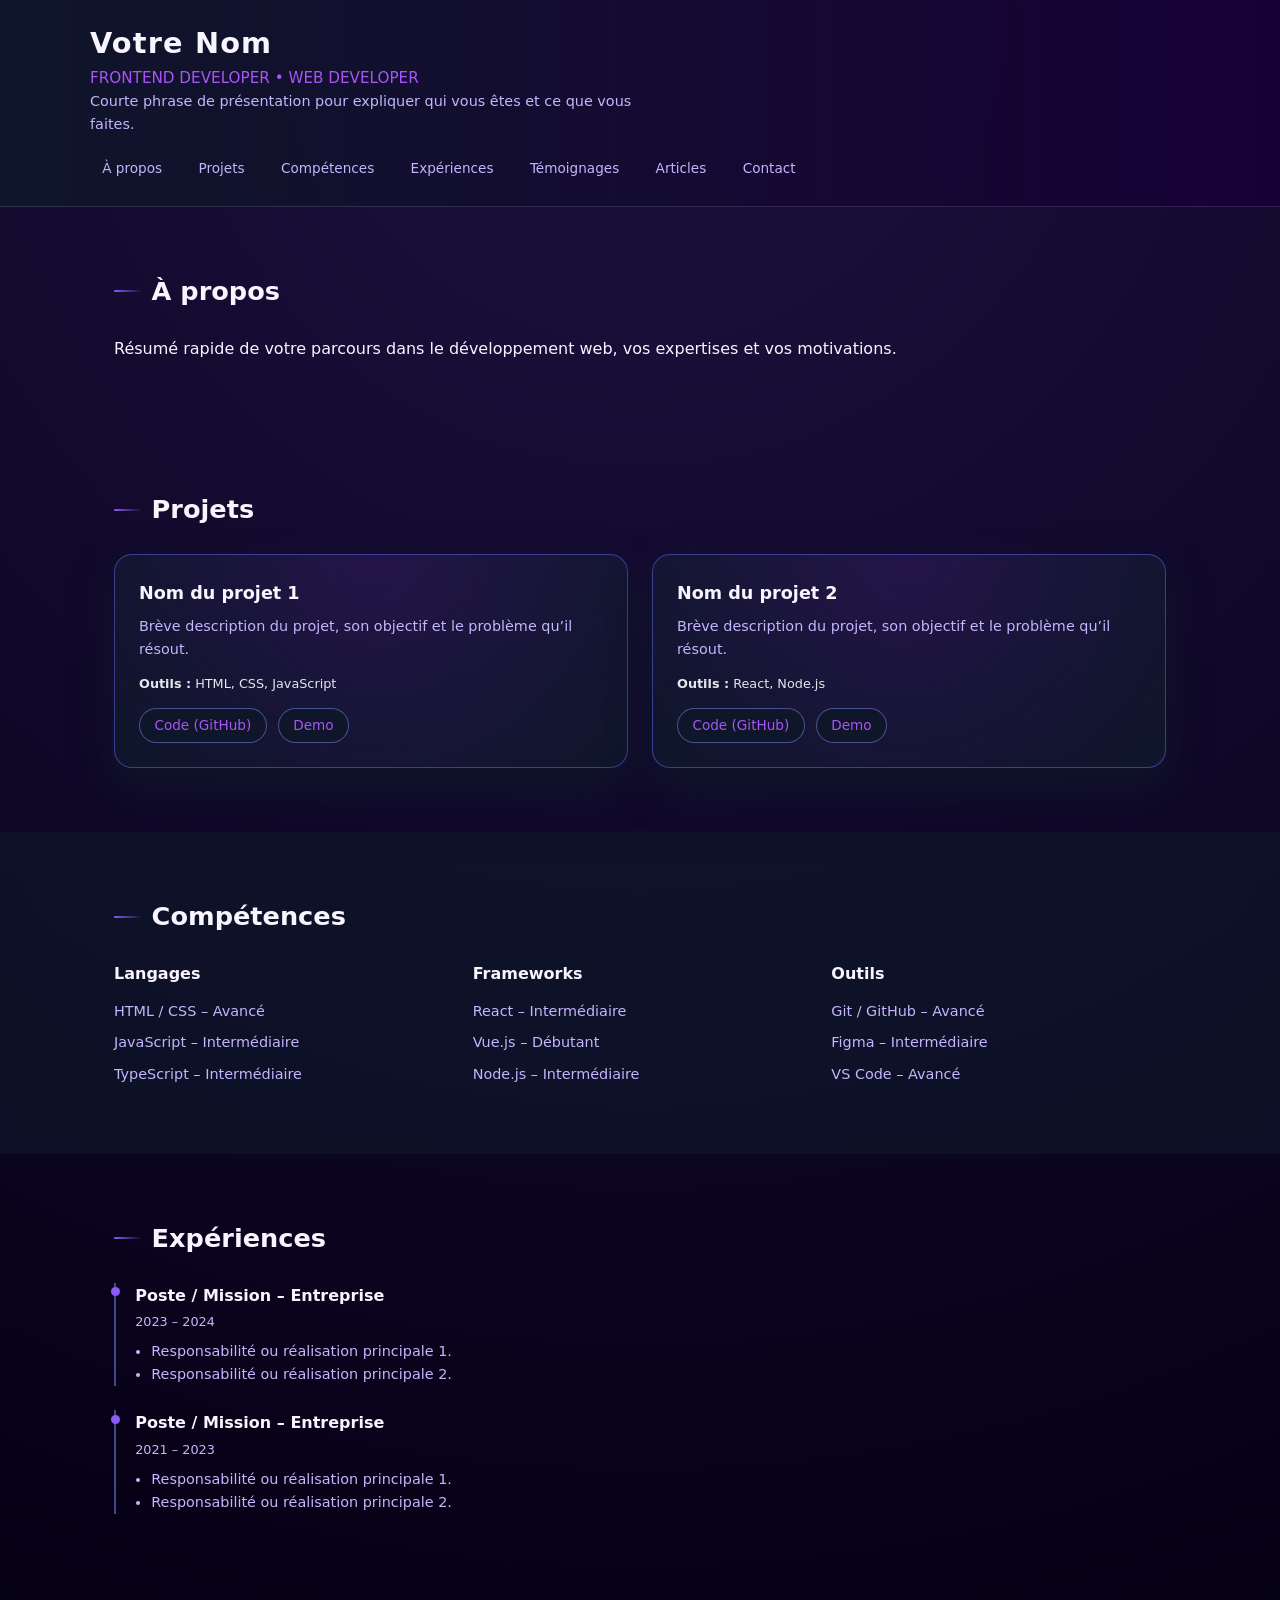
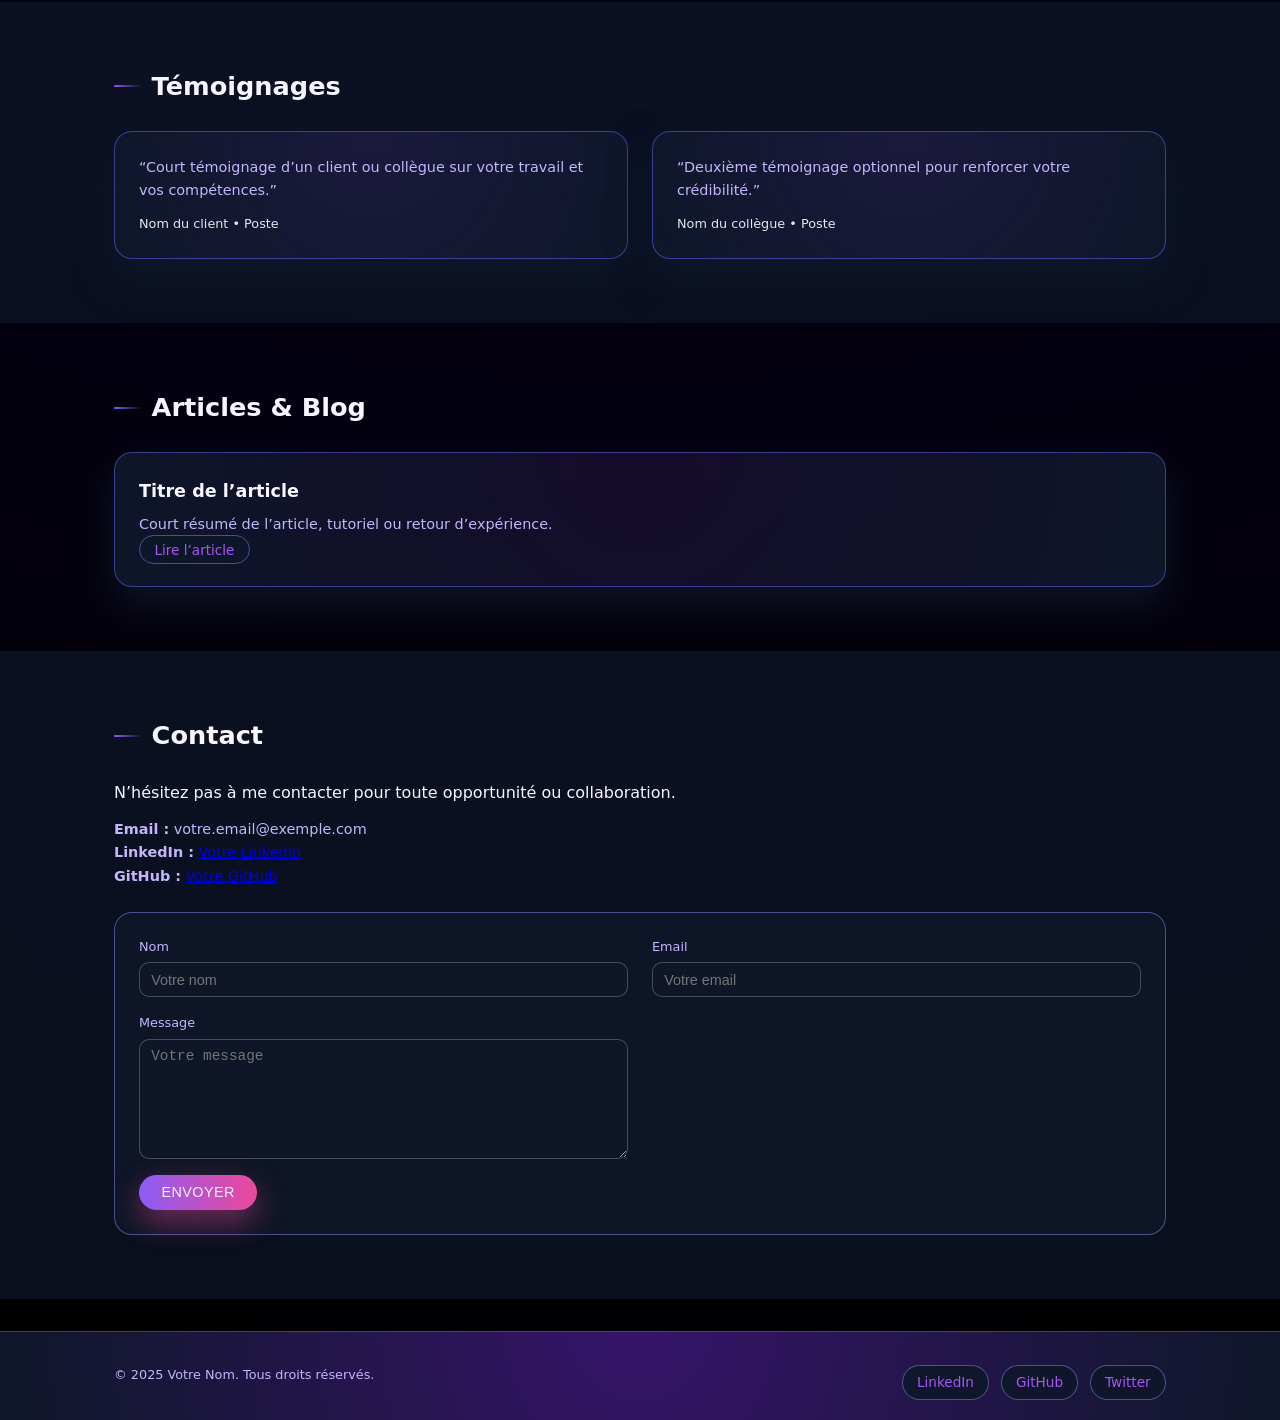
==== portfolio.html @ daf76724 "ajout .html .css" ====
<!DOCTYPE html>
<html lang="fr">
<head>
  <meta charset="UTF-8">
  <title>Portfolio - Votre Nom</title>
  <meta name="viewport" content="width=device-width, initial-scale=1.0">
  <link rel="stylesheet" href="style.css">
</head>
<body>
  <header class="header">
    <div class="container header-content">
      <div>
        <h1>Votre Nom</h1>
        <h2>Frontend Developer • Web Developer</h2>
        <p>Courte phrase de présentation pour expliquer qui vous êtes et ce que vous faites.</p>
      </div>
      <nav class="nav">
        <a href="#about">À propos</a>
        <a href="#projects">Projets</a>
        <a href="#skills">Compétences</a>
        <a href="#experience">Expériences</a>
        <a href="#testimonials">Témoignages</a>
        <a href="#blog">Articles</a>
        <a href="#contact">Contact</a>
      </nav>
    </div>
  </header>

  <main>
    <!-- A PROPOS -->
    <section id="about" class="section">
      <div class="container">
        <h3>À propos</h3>
        <p>
          Résumé rapide de votre parcours dans le développement web, vos expertises et vos motivations.
        </p>
      </div>
    </section>

    <!-- PROJETS -->
    <section id="projects" class="section">
      <div class="container">
        <h3>Projets</h3>

        <div class="grid">
          <article class="card">
            <h4>Nom du projet 1</h4>
            <p>Brève description du projet, son objectif et le problème qu’il résout.</p>
            <p class="meta"><strong>Outils :</strong> HTML, CSS, JavaScript</p>
            <div class="links">
              <a href="#" target="_blank">Code (GitHub)</a>
              <a href="#" target="_blank">Demo</a>
            </div>
          </article>

          <article class="card">
            <h4>Nom du projet 2</h4>
            <p>Brève description du projet, son objectif et le problème qu’il résout.</p>
            <p class="meta"><strong>Outils :</strong> React, Node.js</p>
            <div class="links">
              <a href="#" target="_blank">Code (GitHub)</a>
              <a href="#" target="_blank">Demo</a>
            </div>
          </article>
        </div>
      </div>
    </section>

    <!-- COMPÉTENCES -->
    <section id="skills" class="section section-alt">
      <div class="container">
        <h3>Compétences</h3>
        <div class="skills-grid">
          <div>
            <h4>Langages</h4>
            <ul>
              <li>HTML / CSS – Avancé</li>
              <li>JavaScript – Intermédiaire</li>
              <li>TypeScript – Intermédiaire</li>
            </ul>
          </div>
          <div>
            <h4>Frameworks</h4>
            <ul>
              <li>React – Intermédiaire</li>
              <li>Vue.js – Débutant</li>
              <li>Node.js – Intermédiaire</li>
            </ul>
          </div>
          <div>
            <h4>Outils</h4>
            <ul>
              <li>Git / GitHub – Avancé</li>
              <li>Figma – Intermédiaire</li>
              <li>VS Code – Avancé</li>
            </ul>
          </div>
        </div>
      </div>
    </section>

    <!-- EXPERIENCES -->
    <section id="experience" class="section">
      <div class="container">
        <h3>Expériences</h3>

        <div class="timeline-item">
          <h4>Poste / Mission – Entreprise</h4>
          <span class="timeline-date">2023 – 2024</span>
          <ul>
            <li>Responsabilité ou réalisation principale 1.</li>
            <li>Responsabilité ou réalisation principale 2.</li>
          </ul>
        </div>

        <div class="timeline-item">
          <h4>Poste / Mission – Entreprise</h4>
          <span class="timeline-date">2021 – 2023</span>
          <ul>
            <li>Responsabilité ou réalisation principale 1.</li>
            <li>Responsabilité ou réalisation principale 2.</li>
          </ul>
        </div>
      </div>
    </section>

    <!-- TEMOIGNAGES (OPTIONNEL) -->
    <section id="testimonials" class="section section-alt">
      <div class="container">
        <h3>Témoignages</h3>
        <div class="grid">
          <article class="card">
            <p>“Court témoignage d’un client ou collègue sur votre travail et vos compétences.”</p>
            <p class="meta">Nom du client • Poste</p>
          </article>
          <article class="card">
            <p>“Deuxième témoignage optionnel pour renforcer votre crédibilité.”</p>
            <p class="meta">Nom du collègue • Poste</p>
          </article>
        </div>
      </div>
    </section>

    <!-- ARTICLES / BLOG (OPTIONNEL) -->
    <section id="blog" class="section">
      <div class="container">
        <h3>Articles & Blog</h3>
        <div class="grid">
          <article class="card">
            <h4>Titre de l’article</h4>
            <p>Court résumé de l’article, tutoriel ou retour d’expérience.</p>
            <a href="#" class="link" target="_blank">Lire l’article</a>
          </article>
        </div>
      </div>
    </section>

    <!-- CONTACT -->
    <section id="contact" class="section section-alt">
      <div class="container">
        <h3>Contact</h3>
        <p>N’hésitez pas à me contacter pour toute opportunité ou collaboration.</p>
        <ul class="contact-list">
          <li><strong>Email :</strong> votre.email@exemple.com</li>
          <li><strong>LinkedIn :</strong> <a href="#" target="_blank">Votre LinkedIn</a></li>
          <li><strong>GitHub :</strong> <a href="#" target="_blank">Votre GitHub</a></li>
        </ul>
        <!-- Formulaire simple optionnel -->
        <form class="contact-form">
          <div class="form-group">
            <label for="name">Nom</label>
            <input id="name" type="text" placeholder="Votre nom">
          </div>
          <div class="form-group">
            <label for="email">Email</label>
            <input id="email" type="email" placeholder="Votre email">
          </div>
          <div class="form-group">
            <label for="message">Message</label>
            <textarea id="message" rows="4" placeholder="Votre message"></textarea>
          </div>
          <button type="submit">Envoyer</button>
        </form>
      </div>
    </section>
  </main>

  <footer class="footer">
    <div class="container footer-content">
      <p>© 2025 Votre Nom. Tous droits réservés.</p>
      <div class="footer-links">
        <a href="#">LinkedIn</a>
        <a href="#">GitHub</a>
        <a href="#">Twitter</a>
      </div>
    </div>
  </footer>
</body>
</html>
---- style.css ----
/* Reset simple */
*,
*::before,
*::after {
  box-sizing: border-box;
  margin: 0;
  padding: 0;
}

:root {
  --bg: #070415;
  --bg-alt: #100725;
  --card-bg: #140a33;
  --primary: #8b5cf6;   /* violet principal */
  --primary-soft: #a855f7;
  --text: #f9f5ff;
  --text-muted: #c4b5fd;
  --border: #312e81;
  --shadow-soft: 0 18px 40px rgba(15, 23, 42, 0.9);
  --radius-lg: 18px;
  --radius-md: 10px;
  --transition: 0.25s ease;
  --font-main: system-ui, -apple-system, BlinkMacSystemFont, "Segoe UI", sans-serif;
}

html, body {
  background: radial-gradient(circle at top, #1d1140 0, #050014 55%, #000 100%);
  color: var(--text);
  font-family: var(--font-main);
  line-height: 1.6;
  scroll-behavior: smooth;
}

/* Layout utilitaires */

.container {
  width: 100%;
  max-width: 1100px;
  margin: 0 auto;
  padding: 0 1.5rem;
}

.section {
  padding: 4rem 0;
}

.section-alt {
  background: rgba(15, 23, 42, 0.7);
  backdrop-filter: blur(14px);
}

/* Header */

.header {
  position: sticky;
  top: 0;
  z-index: 20;
  backdrop-filter: blur(18px);
  background: linear-gradient(to right, rgba(15, 23, 42, 0.95), rgba(24, 0, 55, 0.95));
  border-bottom: 1px solid rgba(148, 163, 184, 0.2);
}

.header-content {
  display: flex;
  flex-wrap: wrap;
  align-items: center;
  justify-content: space-between;
  padding: 1.25rem 0;
  gap: 1rem;
}

.header h1 {
  font-size: 1.8rem;
  letter-spacing: 0.04em;
}

.header h2 {
  font-size: 0.95rem;
  font-weight: 500;
  color: var(--primary-soft);
  text-transform: uppercase;
}

.header p {
  font-size: 0.9rem;
  color: var(--text-muted);
  max-width: 34rem;
}

/* Navigation */

.nav {
  display: flex;
  flex-wrap: wrap;
  gap: 0.75rem;
  font-size: 0.85rem;
}

.nav a {
  color: var(--text-muted);
  padding: 0.3rem 0.7rem;
  border-radius: 999px;
  border: 1px solid transparent;
  text-decoration: none;
  transition: var(--transition);
}

.nav a:hover {
  color: var(--text);
  border-color: var(--primary);
  background: rgba(139, 92, 246, 0.08);
}

/* Titres de section */

.section h3 {
  font-size: 1.6rem;
  margin-bottom: 1.5rem;
  position: relative;
  display: inline-flex;
  align-items: center;
  gap: 0.6rem;
}

.section h3::before {
  content: "";
  width: 28px;
  height: 2px;
  border-radius: 999px;
  background: linear-gradient(90deg, var(--primary), transparent);
}

/* Grille cartes */

.grid {
  display: grid;
  grid-template-columns: repeat(auto-fit, minmax(260px, 1fr));
  gap: 1.5rem;
}

.card {
  background: radial-gradient(circle at top, rgba(139, 92, 246, 0.13), rgba(15, 23, 42, 0.95));
  border-radius: var(--radius-lg);
  border: 1px solid rgba(76, 81, 191, 0.7);
  padding: 1.5rem;
  box-shadow: var(--shadow-soft);
  position: relative;
  overflow: hidden;
  transition: transform var(--transition), box-shadow var(--transition), border-color var(--transition);
}

.card::after {
  content: "";
  position: absolute;
  inset: -40%;
  background: radial-gradient(circle at top, rgba(168, 85, 247, 0.12), transparent 60%);
  opacity: 0;
  transition: opacity var(--transition);
}

.card:hover {
  transform: translateY(-6px);
  box-shadow: 0 25px 55px rgba(15, 23, 42, 0.95);
  border-color: rgba(196, 181, 253, 0.8);
}

.card:hover::after {
  opacity: 1;
}

.card h4 {
  margin-bottom: 0.5rem;
  font-size: 1.1rem;
}

.card p {
  font-size: 0.9rem;
  color: var(--text-muted);
}

.card .meta {
  margin-top: 0.75rem;
  font-size: 0.8rem;
  color: #e5e7eb;
}

/* Liens */

.links,
.footer-links {
  display: flex;
  flex-wrap: wrap;
  gap: 0.7rem;
  margin-top: 0.9rem;
}

.links a,
.footer-links a,
.link {
  font-size: 0.85rem;
  text-decoration: none;
  color: var(--primary-soft);
  border-radius: 999px;
  padding: 0.35rem 0.9rem;
  border: 1px solid rgba(129, 140, 248, 0.5);
  background: rgba(15, 23, 42, 0.9);
  transition: var(--transition);
}

.links a:hover,
.footer-links a:hover,
.link:hover {
  background: linear-gradient(90deg, rgba(139, 92, 246, 0.9), rgba(236, 72, 153, 0.9));
  border-color: transparent;
  color: #fdf2ff;
}

/* Compétences */

.skills-grid {
  display: grid;
  grid-template-columns: repeat(auto-fit, minmax(200px, 1fr));
  gap: 1.5rem;
}

.skills-grid h4 {
  margin-bottom: 0.6rem;
  font-size: 1rem;
}

.skills-grid ul {
  list-style: none;
}

.skills-grid li {
  font-size: 0.9rem;
  color: var(--text-muted);
  padding: 0.25rem 0;
}

/* Timeline expériences */

.timeline-item {
  margin-bottom: 1.5rem;
  padding-left: 1.2rem;
  border-left: 2px solid rgba(129, 140, 248, 0.5);
  position: relative;
}

.timeline-item::before {
  content: "";
  width: 9px;
  height: 9px;
  border-radius: 999px;
  background: var(--primary);
  position: absolute;
  left: -5px;
  top: 0.3rem;
}

.timeline-item h4 {
  font-size: 1rem;
}

.timeline-date {
  font-size: 0.8rem;
  color: var(--text-muted);
}

.timeline-item ul {
  margin-top: 0.4rem;
  padding-left: 1rem;
}

.timeline-item li {
  font-size: 0.9rem;
  color: var(--text-muted);
}

/* Contact */

.contact-list {
  list-style: none;
  margin: 0.8rem 0 1.5rem;
}

.contact-list li {
  font-size: 0.9rem;
  color: var(--text-muted);
}

/* Formulaire */

.contact-form {
  display: grid;
  grid-template-columns: 1fr 1fr;
  gap: 1rem 1.5rem;
  background: rgba(15, 23, 42, 0.8);
  border-radius: var(--radius-lg);
  border: 1px solid rgba(129, 140, 248, 0.5);
  padding: 1.5rem;
}

.contact-form .form-group {
  display: flex;
  flex-direction: column;
  gap: 0.3rem;
}

.contact-form label {
  font-size: 0.8rem;
  color: var(--text-muted);
}

.contact-form input,
.contact-form textarea {
  background: rgba(15, 23, 42, 0.9);
  border-radius: var(--radius-md);
  border: 1px solid rgba(75, 85, 99, 0.9);
  color: var(--text);
  font-size: 0.9rem;
  padding: 0.55rem 0.7rem;
  outline: none;
  transition: border-color var(--transition), box-shadow var(--transition), background var(--transition);
}

.contact-form input:focus,
.contact-form textarea:focus {
  border-color: var(--primary);
  box-shadow: 0 0 0 1px rgba(139, 92, 246, 0.5);
  background: rgba(15, 23, 42, 1);
}

.contact-form textarea {
  grid-column: 1 / -1;
  resize: vertical;
  min-height: 120px;
}

.contact-form button {
  grid-column: 1 / -1;
  justify-self: flex-start;
  padding: 0.6rem 1.4rem;
  border-radius: 999px;
  border: none;
  cursor: pointer;
  font-size: 0.9rem;
  font-weight: 500;
  letter-spacing: 0.03em;
  text-transform: uppercase;
  background: linear-gradient(90deg, #8b5cf6, #ec4899);
  color: #fdf2ff;
  box-shadow: 0 12px 30px rgba(236, 72, 153, 0.45);
  transition: transform var(--transition), box-shadow var(--transition), opacity var(--transition);
}

.contact-form button:hover {
  transform: translateY(-1px);
  box-shadow: 0 18px 45px rgba(236, 72, 153, 0.55);
}

.contact-form button:active {
  transform: translateY(0);
  box-shadow: 0 10px 24px rgba(236, 72, 153, 0.4);
  opacity: 0.94;
}

/* Footer */

.footer {
  border-top: 1px solid rgba(148, 163, 184, 0.3);
  background: radial-gradient(circle at top, rgba(76, 29, 149, 0.7), rgba(15, 23, 42, 0.98));
  padding: 1.2rem 0;
  margin-top: 2rem;
}

.footer-content {
  display: flex;
  flex-wrap: wrap;
  align-items: center;
  justify-content: space-between;
  gap: 0.7rem;
}

.footer p {
  font-size: 0.8rem;
  color: var(--text-muted);
}

/* Responsif */

@media (max-width: 768px) {
  .header-content {
    align-items: flex-start;
  }

  .nav {
    width: 100%;
    justify-content: flex-start;
  }

  .contact-form {
    grid-template-columns: 1fr;
  }
}
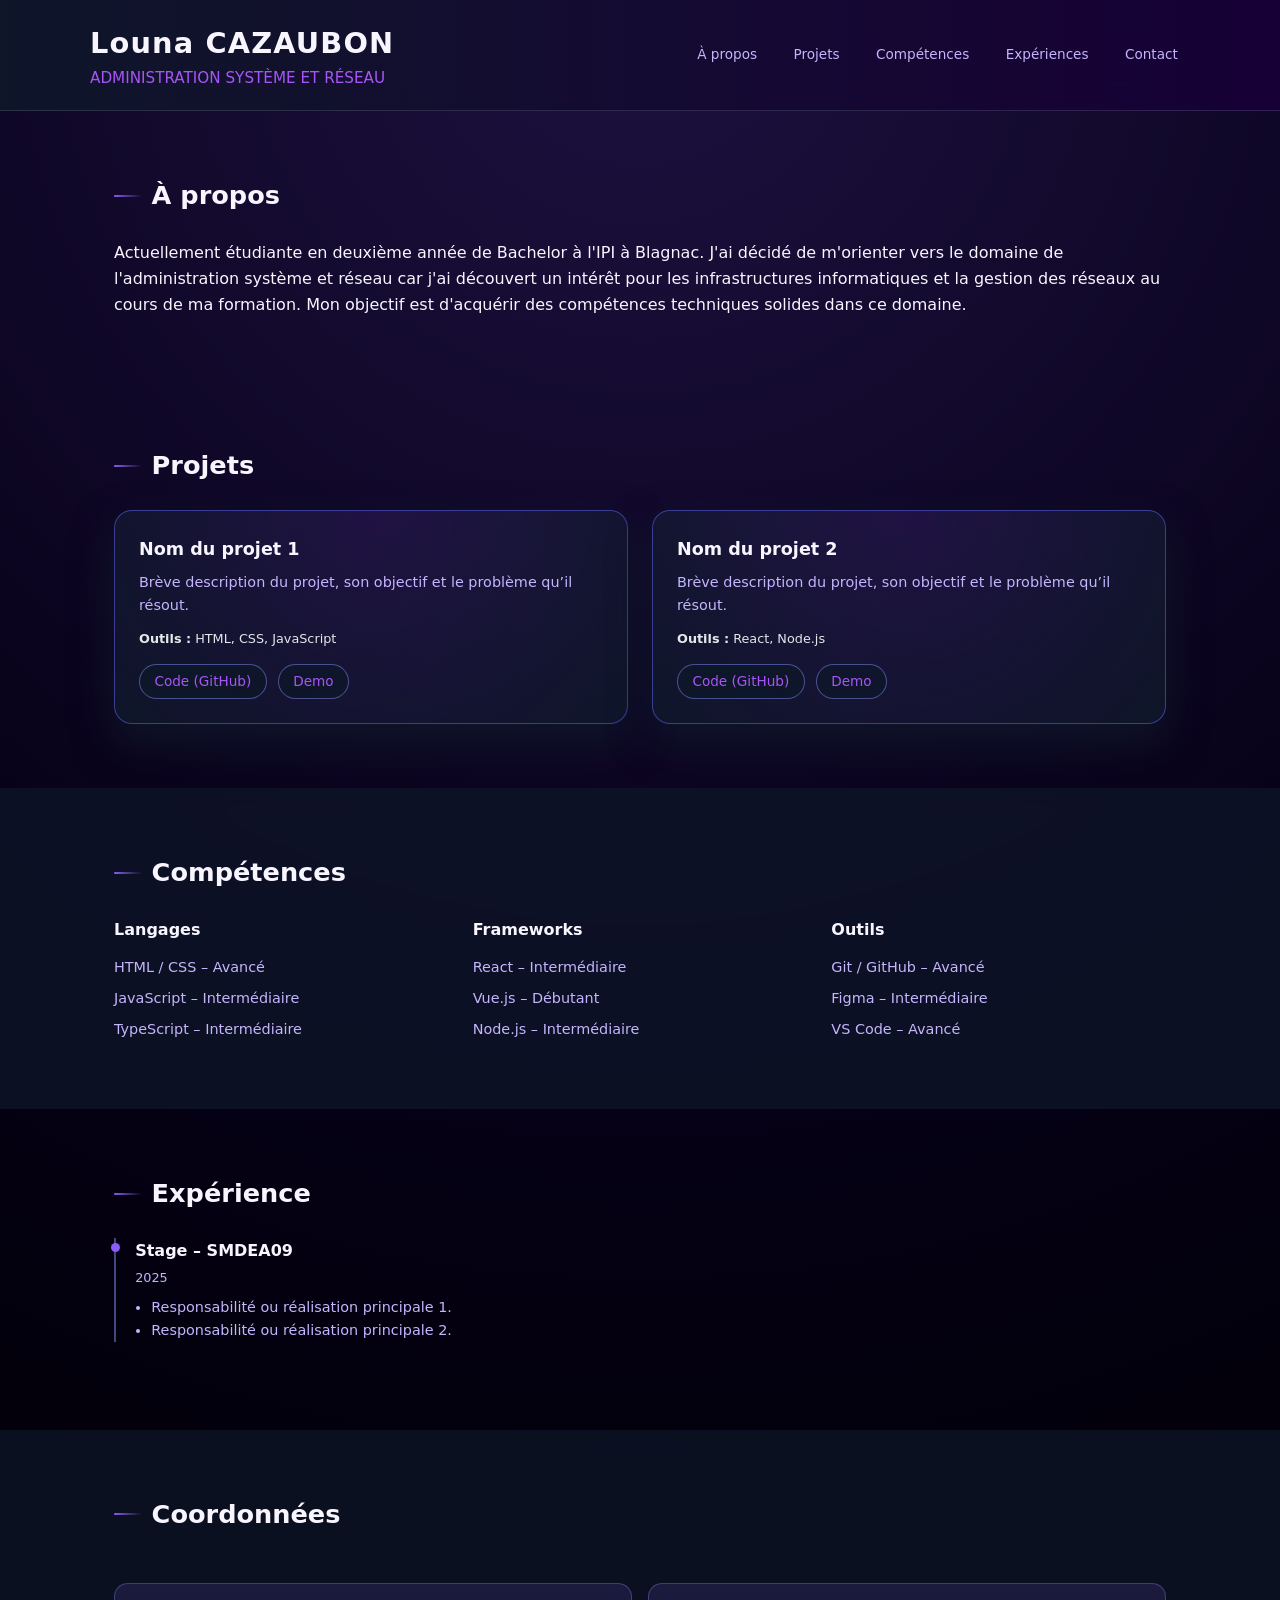
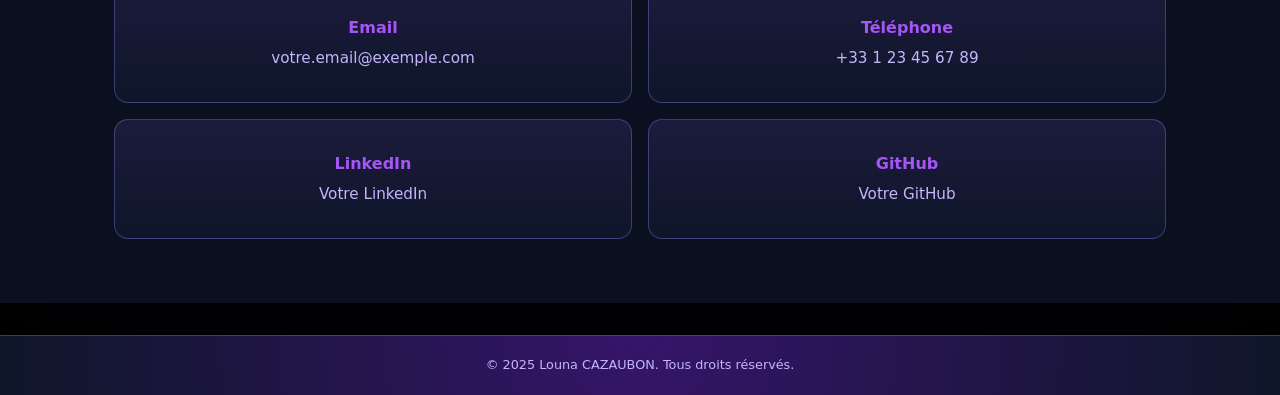
==== commit 282e554e: "MAJ1" ====
--- a/portfolio.html
+++ b/portfolio.html
@@ -2,7 +2,7 @@
 <html lang="fr">
 <head>
   <meta charset="UTF-8">
-  <title>Portfolio - Votre Nom</title>
+  <title>Portfolio - Louna CAZAUBON</title>
   <meta name="viewport" content="width=device-width, initial-scale=1.0">
   <link rel="stylesheet" href="style.css">
 </head>
@@ -10,17 +10,14 @@
   <header class="header">
     <div class="container header-content">
       <div>
-        <h1>Votre Nom</h1>
-        <h2>Frontend Developer • Web Developer</h2>
-        <p>Courte phrase de présentation pour expliquer qui vous êtes et ce que vous faites.</p>
+        <h1>Louna CAZAUBON</h1>
+        <h2>Administration Système et Réseau</h2>
       </div>
       <nav class="nav">
         <a href="#about">À propos</a>
         <a href="#projects">Projets</a>
         <a href="#skills">Compétences</a>
         <a href="#experience">Expériences</a>
-        <a href="#testimonials">Témoignages</a>
-        <a href="#blog">Articles</a>
         <a href="#contact">Contact</a>
       </nav>
     </div>
@@ -32,7 +29,9 @@
       <div class="container">
         <h3>À propos</h3>
         <p>
-          Résumé rapide de votre parcours dans le développement web, vos expertises et vos motivations.
+          Actuellement étudiante en deuxième année de Bachelor à l'IPI à Blagnac. 
+          J'ai décidé de m'orienter vers le domaine de l'administration système et réseau car j'ai découvert un intérêt pour les infrastructures informatiques et la gestion des réseaux au cours de ma formation. 
+          Mon objectif est d'acquérir des compétences techniques solides dans ce domaine.
         </p>
       </div>
     </section>
@@ -102,20 +101,11 @@
     <!-- EXPERIENCES -->
     <section id="experience" class="section">
       <div class="container">
-        <h3>Expériences</h3>
+        <h3>Expérience</h3>
 
         <div class="timeline-item">
-          <h4>Poste / Mission – Entreprise</h4>
-          <span class="timeline-date">2023 – 2024</span>
-          <ul>
-            <li>Responsabilité ou réalisation principale 1.</li>
-            <li>Responsabilité ou réalisation principale 2.</li>
-          </ul>
-        </div>
-
-        <div class="timeline-item">
-          <h4>Poste / Mission – Entreprise</h4>
-          <span class="timeline-date">2021 – 2023</span>
+          <h4>Stage – SMDEA09</h4>
+          <span class="timeline-date">2025</span>
           <ul>
             <li>Responsabilité ou réalisation principale 1.</li>
             <li>Responsabilité ou réalisation principale 2.</li>
@@ -124,76 +114,41 @@
       </div>
     </section>
 
-    <!-- TEMOIGNAGES (OPTIONNEL) -->
-    <section id="testimonials" class="section section-alt">
-      <div class="container">
-        <h3>Témoignages</h3>
-        <div class="grid">
-          <article class="card">
-            <p>“Court témoignage d’un client ou collègue sur votre travail et vos compétences.”</p>
-            <p class="meta">Nom du client • Poste</p>
-          </article>
-          <article class="card">
-            <p>“Deuxième témoignage optionnel pour renforcer votre crédibilité.”</p>
-            <p class="meta">Nom du collègue • Poste</p>
-          </article>
-        </div>
-      </div>
-    </section>
-
-    <!-- ARTICLES / BLOG (OPTIONNEL) -->
-    <section id="blog" class="section">
-      <div class="container">
-        <h3>Articles & Blog</h3>
-        <div class="grid">
-          <article class="card">
-            <h4>Titre de l’article</h4>
-            <p>Court résumé de l’article, tutoriel ou retour d’expérience.</p>
-            <a href="#" class="link" target="_blank">Lire l’article</a>
-          </article>
-        </div>
-      </div>
-    </section>
-
     <!-- CONTACT -->
     <section id="contact" class="section section-alt">
       <div class="container">
-        <h3>Contact</h3>
-        <p>N’hésitez pas à me contacter pour toute opportunité ou collaboration.</p>
-        <ul class="contact-list">
-          <li><strong>Email :</strong> votre.email@exemple.com</li>
-          <li><strong>LinkedIn :</strong> <a href="#" target="_blank">Votre LinkedIn</a></li>
-          <li><strong>GitHub :</strong> <a href="#" target="_blank">Votre GitHub</a></li>
-        </ul>
-        <!-- Formulaire simple optionnel -->
-        <form class="contact-form">
-          <div class="form-group">
-            <label for="name">Nom</label>
-            <input id="name" type="text" placeholder="Votre nom">
-          </div>
-          <div class="form-group">
-            <label for="email">Email</label>
-            <input id="email" type="email" placeholder="Votre email">
-          </div>
-          <div class="form-group">
-            <label for="message">Message</label>
-            <textarea id="message" rows="4" placeholder="Votre message"></textarea>
-          </div>
-          <button type="submit">Envoyer</button>
-        </form>
+        <h3>Coordonnées</h3>
+
+        <!-- Contact: bulles avec coordonnées -->
+        <div class="contact-bubbles">
+          <a href="mailto:votre.email@exemple.com" class="bubble" title="Envoyer un e-mail">
+            <strong>Email</strong>
+            <span>votre.email@exemple.com</span>
+          </a>
+
+          <a href="tel:+33123456789" class="bubble" title="Appeler">
+            <strong>Téléphone</strong>
+            <span>+33 1 23 45 67 89</span>
+          </a>
+
+          <a href="https://www.linkedin.com/in/votreprofil" class="bubble" target="_blank" rel="noopener" title="LinkedIn">
+            <strong>LinkedIn</strong>
+            <span>Votre LinkedIn</span>
+          </a>
+
+          <a href="https://github.com/votreprofil" class="bubble" target="_blank" rel="noopener" title="GitHub">
+            <strong>GitHub</strong>
+            <span>Votre GitHub</span>
+          </a>
+        </div>
       </div>
     </section>
   </main>
 
   <footer class="footer">
     <div class="container footer-content">
-      <p>© 2025 Votre Nom. Tous droits réservés.</p>
-      <div class="footer-links">
-        <a href="#">LinkedIn</a>
-        <a href="#">GitHub</a>
-        <a href="#">Twitter</a>
-      </div>
+      <p>© 2025 Louna CAZAUBON. Tous droits réservés.</p>
     </div>
-  </footer>
+  </footer> 
 </body>
 </html>
--- a/style.css
+++ b/style.css
@@ -195,8 +195,7 @@
 }
 
 .links a,
-.footer-links a,
-.link {
+.footer-links a {
   font-size: 0.85rem;
   text-decoration: none;
   color: var(--primary-soft);
@@ -208,8 +207,7 @@
 }
 
 .links a:hover,
-.footer-links a:hover,
-.link:hover {
+.footer-links a:hover {
   background: linear-gradient(90deg, rgba(139, 92, 246, 0.9), rgba(236, 72, 153, 0.9));
   border-color: transparent;
   color: #fdf2ff;
@@ -289,6 +287,59 @@
   color: var(--text-muted);
 }
 
+/* Contact - bulles */
+.contact-bubbles {
+  display: grid;
+  grid-template-columns: repeat(2, minmax(0, 1fr));
+  gap: 1rem;
+  margin-top: 1.5rem;
+  align-items: stretch;
+}
+
+.bubble {
+  display: flex;
+  flex-direction: column;
+  align-items: center;
+  justify-content: center;
+  padding: 1.25rem 1rem;
+  min-height: 120px;
+  background: linear-gradient(180deg, rgba(139,92,246,0.14), rgba(15,23,42,0.95));
+  border-radius: 14px;
+  border: 1px solid rgba(129,140,248,0.35);
+  text-decoration: none;
+  color: var(--text);
+  transition: transform var(--transition), box-shadow var(--transition), background var(--transition);
+  text-align: center;
+}
+
+.bubble strong {
+  font-size: 1rem;
+  color: var(--primary-soft);
+  display:block;
+  margin-bottom: 0.35rem;
+}
+
+.bubble span {
+  font-size: 0.95rem;
+  color: var(--text-muted);
+}
+
+.bubble:hover {
+  transform: translateY(-6px);
+  box-shadow: 0 20px 50px rgba(15, 23, 42, 0.95);
+  background: linear-gradient(90deg, rgba(139, 92, 246, 0.95), rgba(236, 72, 153, 0.95));
+  color: #fff;
+}
+
+@media (max-width: 768px) {
+  .contact-bubbles {
+    grid-template-columns: 1fr;
+  }
+  .bubble {
+    width: 100%;
+  }
+}
+
 /* Formulaire */
 
 .contact-form {
@@ -378,8 +429,10 @@
   display: flex;
   flex-wrap: wrap;
   align-items: center;
-  justify-content: space-between;
+  justify-content: center;
   gap: 0.7rem;
+  text-align: center;
+  flex-direction: column;
 }
 
 .footer p {
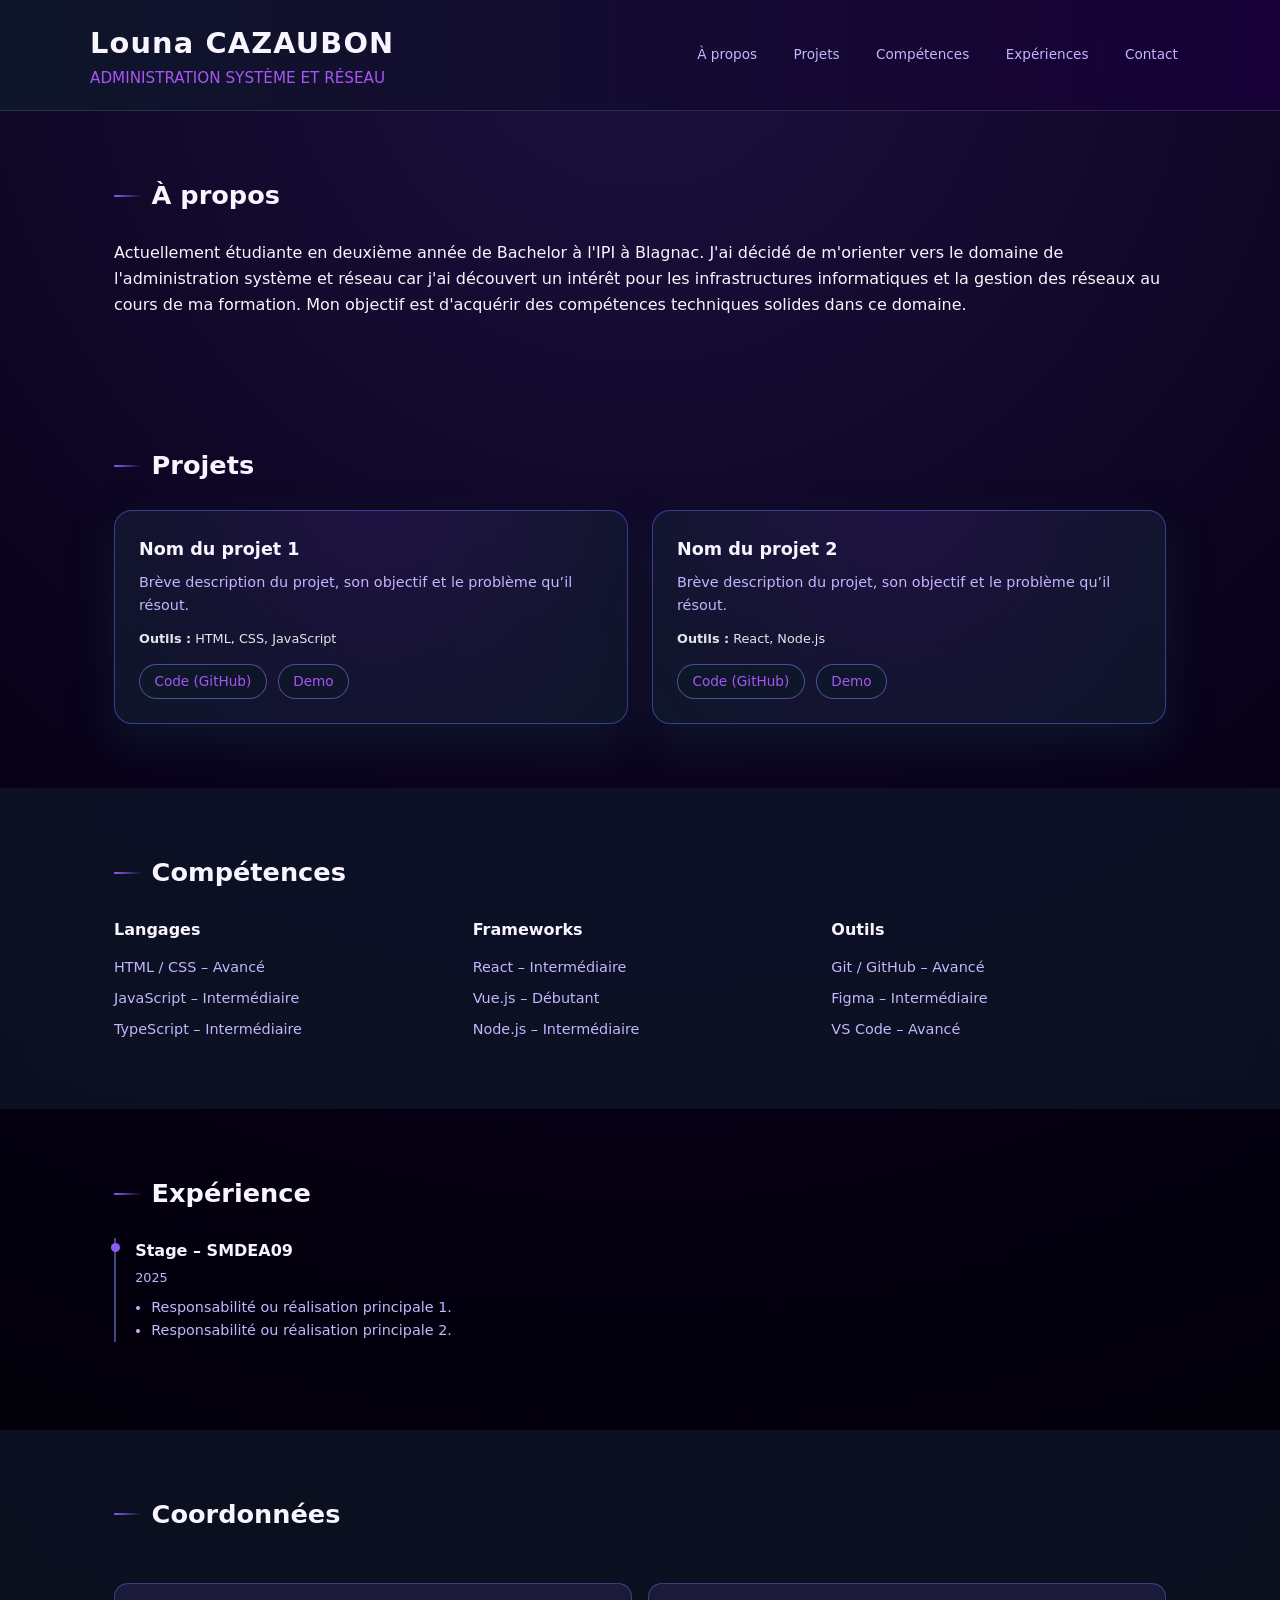
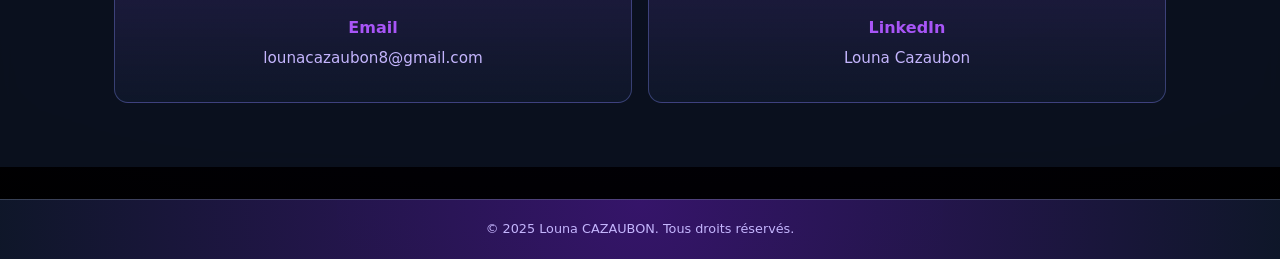
==== commit 73ebd3f9: "MAJ 2" ====
--- a/portfolio.html
+++ b/portfolio.html
@@ -121,24 +121,14 @@
 
         <!-- Contact: bulles avec coordonnées -->
         <div class="contact-bubbles">
-          <a href="mailto:votre.email@exemple.com" class="bubble" title="Envoyer un e-mail">
+          <a href="mailto:lounacazaubon8@gmail.com" class="bubble" title="Envoyer un e-mail">
             <strong>Email</strong>
-            <span>votre.email@exemple.com</span>
+            <span>lounacazaubon8@gmail.com</span>
           </a>
 
-          <a href="tel:+33123456789" class="bubble" title="Appeler">
-            <strong>Téléphone</strong>
-            <span>+33 1 23 45 67 89</span>
-          </a>
-
-          <a href="https://www.linkedin.com/in/votreprofil" class="bubble" target="_blank" rel="noopener" title="LinkedIn">
+          <a href="https://www.linkedin.com/in/louna-cazaubon/" class="bubble" target="_blank" rel="noopener" title="LinkedIn">
             <strong>LinkedIn</strong>
-            <span>Votre LinkedIn</span>
-          </a>
-
-          <a href="https://github.com/votreprofil" class="bubble" target="_blank" rel="noopener" title="GitHub">
-            <strong>GitHub</strong>
-            <span>Votre GitHub</span>
+            <span>Louna Cazaubon</span>
           </a>
         </div>
       </div>
--- a/style.css
+++ b/style.css
@@ -307,7 +307,7 @@
   border-radius: 14px;
   border: 1px solid rgba(129,140,248,0.35);
   text-decoration: none;
-  color: var(--text);
+  color: var(--text-muted);
   transition: transform var(--transition), box-shadow var(--transition), background var(--transition);
   text-align: center;
 }
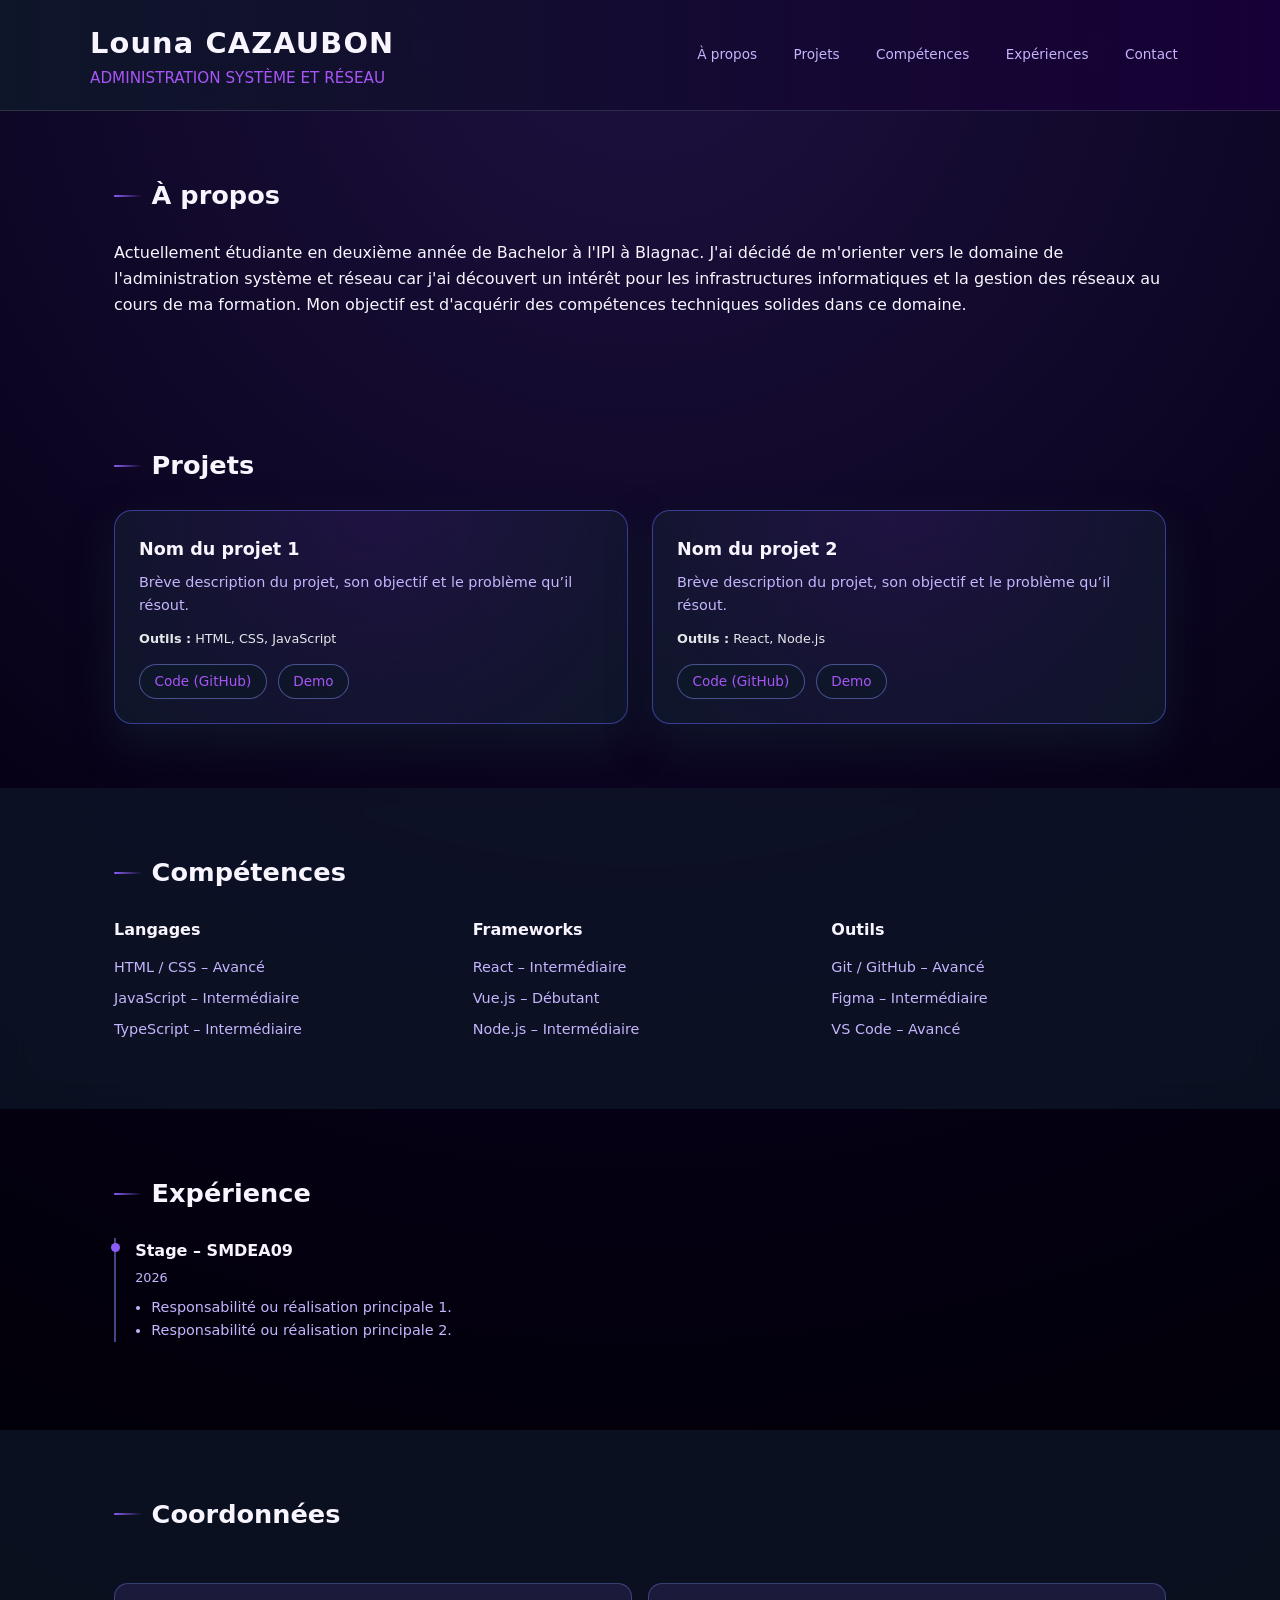
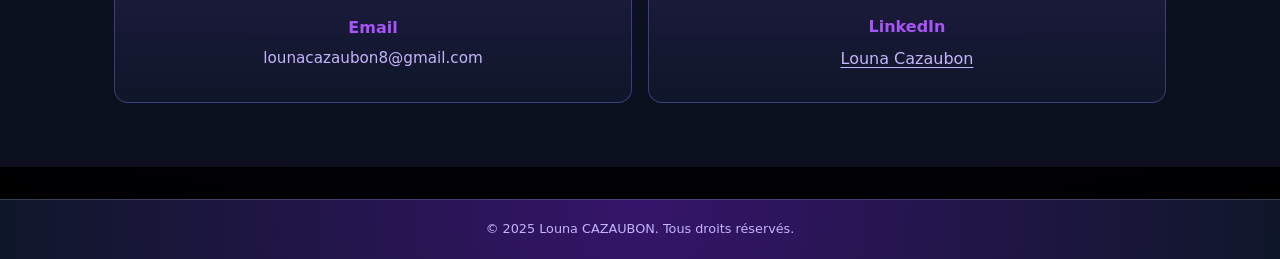
==== commit b9e7c174: "MAJ 3" ====
--- a/portfolio.html
+++ b/portfolio.html
@@ -105,7 +105,7 @@
 
         <div class="timeline-item">
           <h4>Stage – SMDEA09</h4>
-          <span class="timeline-date">2025</span>
+          <span class="timeline-date">2026</span>
           <ul>
             <li>Responsabilité ou réalisation principale 1.</li>
             <li>Responsabilité ou réalisation principale 2.</li>
@@ -121,15 +121,15 @@
 
         <!-- Contact: bulles avec coordonnées -->
         <div class="contact-bubbles">
-          <a href="mailto:lounacazaubon8@gmail.com" class="bubble" title="Envoyer un e-mail">
+          <div class="bubble plain" title="Adresse e-mail" aria-label="Adresse e-mail">
             <strong>Email</strong>
             <span>lounacazaubon8@gmail.com</span>
-          </a>
+          </div>
 
-          <a href="https://www.linkedin.com/in/louna-cazaubon/" class="bubble" target="_blank" rel="noopener" title="LinkedIn">
+          <div class="bubble plain" title="LinkedIn" aria-label="LinkedIn">
             <strong>LinkedIn</strong>
-            <span>Louna Cazaubon</span>
-          </a>
+            <a href="https://www.linkedin.com/in/louna-cazaubon/" class="bubble-link" target="_blank" rel="noopener">Louna Cazaubon</a>
+          </div>
         </div>
       </div>
     </section>
--- a/style.css
+++ b/style.css
@@ -322,13 +322,50 @@
 .bubble span {
   font-size: 0.95rem;
   color: var(--text-muted);
+  text-decoration: underline;
+  text-decoration-color: currentColor;
+  text-decoration-thickness: 1px;
+  text-underline-offset: 3px;
+}
+/* Plain (non-link) bubble adjustments */
+.bubble.plain {
+  cursor: default;
+  pointer-events: none;
+}
+
+.bubble.plain span {
+  text-decoration: none;
+  text-decoration-color: transparent;
+  color: var(--text-muted);
+}
+
+/* allow an inner link inside a plain bubble to be clickable and styled like the span */
+.bubble.plain a,
+.bubble .bubble-link {
+  pointer-events: auto;
+  cursor: pointer;
+  text-decoration: underline;
+  text-decoration-color: currentColor;
+  text-decoration-thickness: 1px;
+  text-underline-offset: 3px;
+  color: var(--text-muted);
+}
+
+.bubble.plain a:hover,
+.bubble .bubble-link:hover {
+  color: #fff;
+  text-decoration-color: #fff;
 }
 
 .bubble:hover {
   transform: translateY(-6px);
   box-shadow: 0 20px 50px rgba(15, 23, 42, 0.95);
-  background: linear-gradient(90deg, rgba(139, 92, 246, 0.95), rgba(236, 72, 153, 0.95));
+  background: rgba(129, 140, 248, 0.5);
   color: #fff;
+}
+
+.bubble:hover span {
+  text-decoration-color: #fff;
 }
 
 @media (max-width: 768px) {
@@ -338,82 +375,6 @@
   .bubble {
     width: 100%;
   }
-}
-
-/* Formulaire */
-
-.contact-form {
-  display: grid;
-  grid-template-columns: 1fr 1fr;
-  gap: 1rem 1.5rem;
-  background: rgba(15, 23, 42, 0.8);
-  border-radius: var(--radius-lg);
-  border: 1px solid rgba(129, 140, 248, 0.5);
-  padding: 1.5rem;
-}
-
-.contact-form .form-group {
-  display: flex;
-  flex-direction: column;
-  gap: 0.3rem;
-}
-
-.contact-form label {
-  font-size: 0.8rem;
-  color: var(--text-muted);
-}
-
-.contact-form input,
-.contact-form textarea {
-  background: rgba(15, 23, 42, 0.9);
-  border-radius: var(--radius-md);
-  border: 1px solid rgba(75, 85, 99, 0.9);
-  color: var(--text);
-  font-size: 0.9rem;
-  padding: 0.55rem 0.7rem;
-  outline: none;
-  transition: border-color var(--transition), box-shadow var(--transition), background var(--transition);
-}
-
-.contact-form input:focus,
-.contact-form textarea:focus {
-  border-color: var(--primary);
-  box-shadow: 0 0 0 1px rgba(139, 92, 246, 0.5);
-  background: rgba(15, 23, 42, 1);
-}
-
-.contact-form textarea {
-  grid-column: 1 / -1;
-  resize: vertical;
-  min-height: 120px;
-}
-
-.contact-form button {
-  grid-column: 1 / -1;
-  justify-self: flex-start;
-  padding: 0.6rem 1.4rem;
-  border-radius: 999px;
-  border: none;
-  cursor: pointer;
-  font-size: 0.9rem;
-  font-weight: 500;
-  letter-spacing: 0.03em;
-  text-transform: uppercase;
-  background: linear-gradient(90deg, #8b5cf6, #ec4899);
-  color: #fdf2ff;
-  box-shadow: 0 12px 30px rgba(236, 72, 153, 0.45);
-  transition: transform var(--transition), box-shadow var(--transition), opacity var(--transition);
-}
-
-.contact-form button:hover {
-  transform: translateY(-1px);
-  box-shadow: 0 18px 45px rgba(236, 72, 153, 0.55);
-}
-
-.contact-form button:active {
-  transform: translateY(0);
-  box-shadow: 0 10px 24px rgba(236, 72, 153, 0.4);
-  opacity: 0.94;
 }
 
 /* Footer */
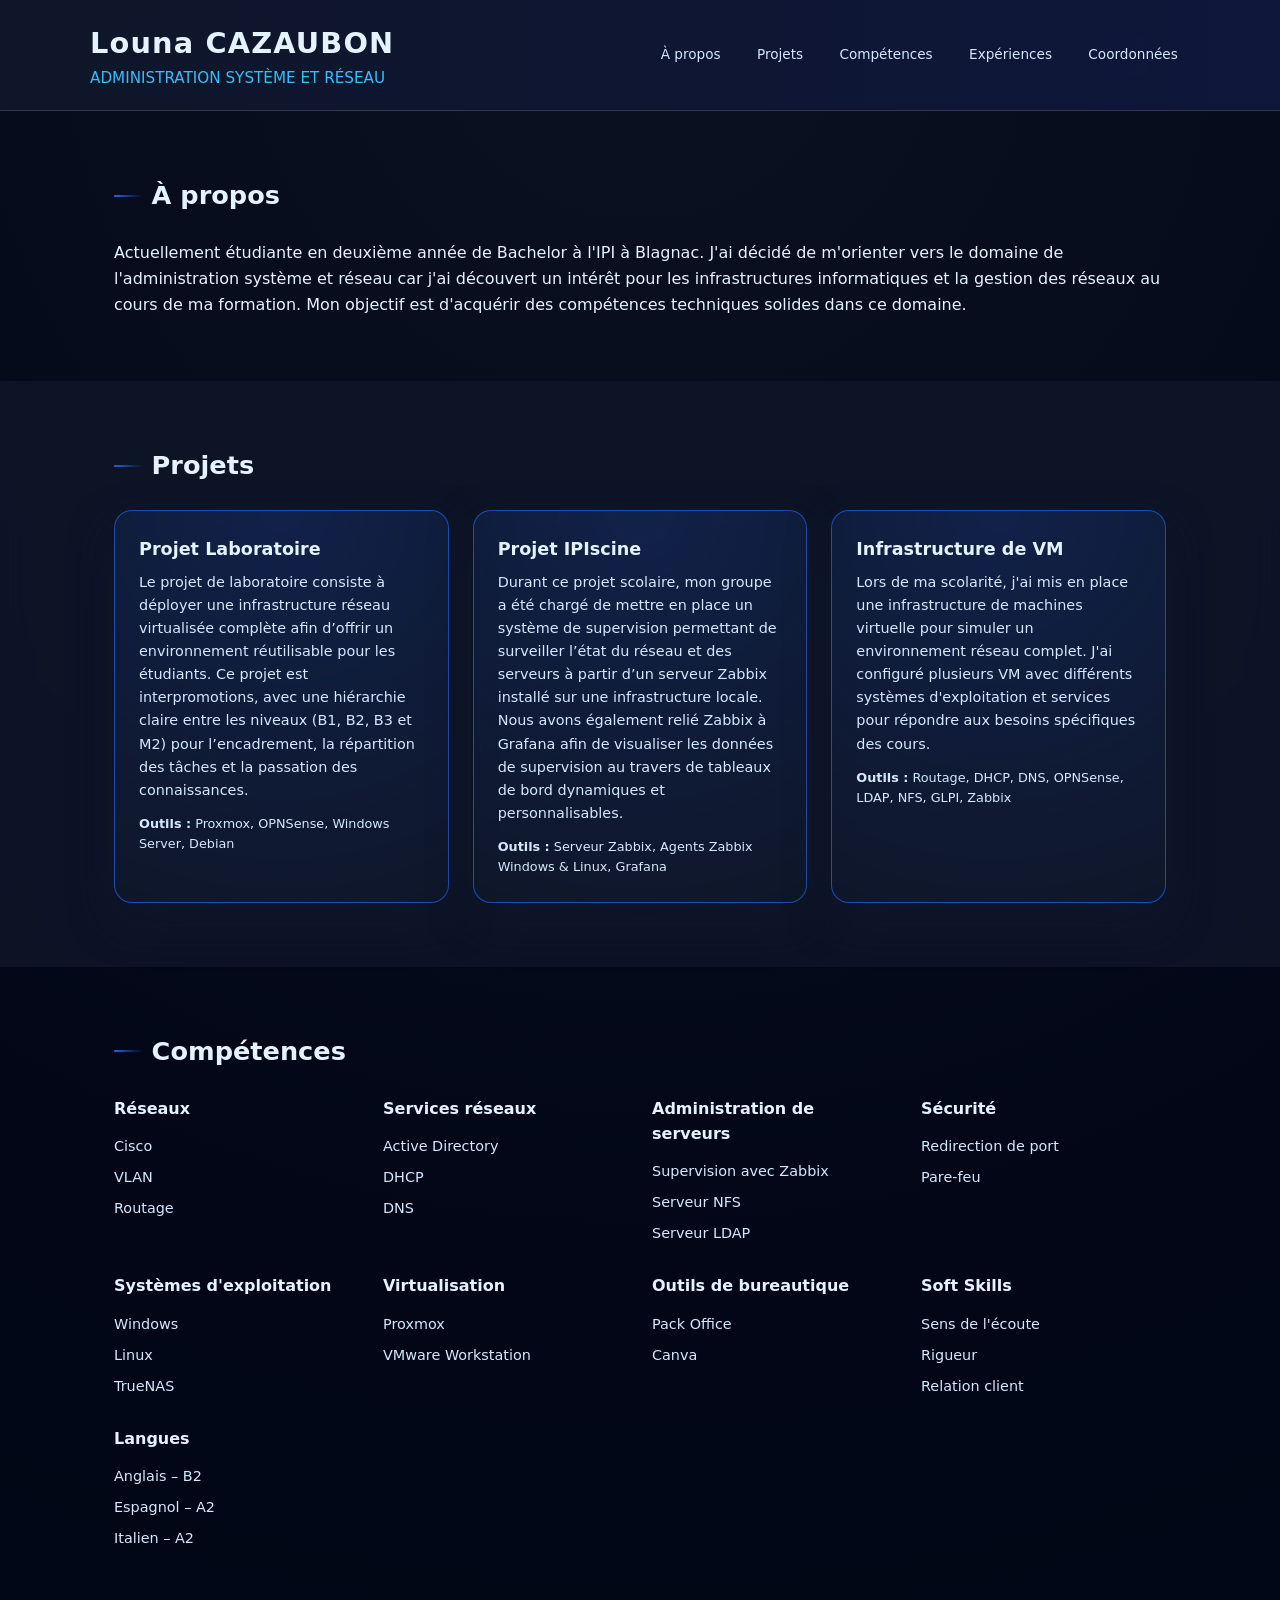
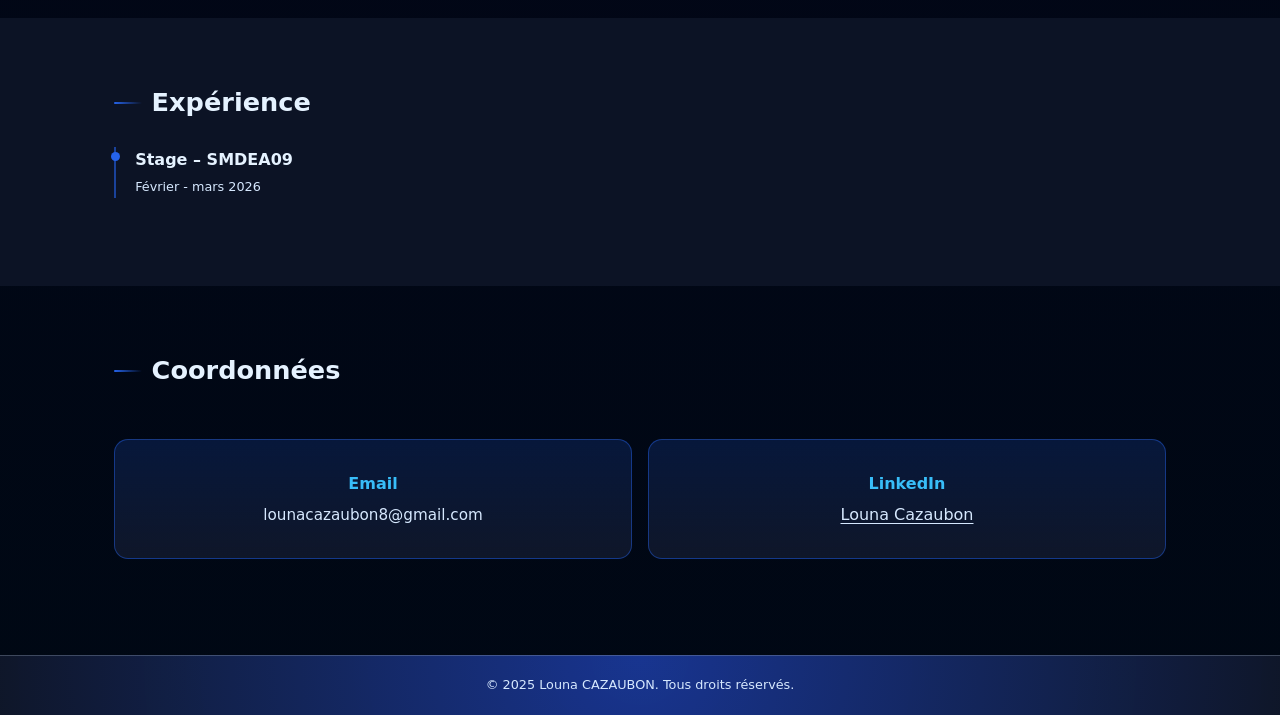
==== commit d609cdd1: "Finalisation projets" ====
--- a/portfolio.html
+++ b/portfolio.html
@@ -18,7 +18,7 @@
         <a href="#projects">Projets</a>
         <a href="#skills">Compétences</a>
         <a href="#experience">Expériences</a>
-        <a href="#contact">Contact</a>
+        <a href="#contact">Coordonnées</a>
       </nav>
     </div>
   </header>
@@ -43,55 +43,104 @@
 
         <div class="grid">
           <article class="card">
-            <h4>Nom du projet 1</h4>
-            <p>Brève description du projet, son objectif et le problème qu’il résout.</p>
-            <p class="meta"><strong>Outils :</strong> HTML, CSS, JavaScript</p>
-            <div class="links">
-              <a href="#" target="_blank">Code (GitHub)</a>
-              <a href="#" target="_blank">Demo</a>
-            </div>
+            <h4>Projet Laboratoire</h4>
+            <p>Le projet de laboratoire consiste à déployer une infrastructure réseau virtualisée complète afin d’offrir un environnement réutilisable pour les étudiants.
+              Ce projet est interpromotions, avec une hiérarchie claire entre les niveaux (B1, B2, B3 et M2) pour l’encadrement, la répartition des tâches et la passation des connaissances.</p>
+            <p class="meta"><strong>Outils :</strong> Proxmox, OPNSense, Windows Server, Debian</p>
           </article>
 
           <article class="card">
-            <h4>Nom du projet 2</h4>
-            <p>Brève description du projet, son objectif et le problème qu’il résout.</p>
-            <p class="meta"><strong>Outils :</strong> React, Node.js</p>
-            <div class="links">
-              <a href="#" target="_blank">Code (GitHub)</a>
-              <a href="#" target="_blank">Demo</a>
-            </div>
+            <h4>Projet IPIscine</h4>
+            <p> Durant ce projet scolaire, mon groupe a été chargé de mettre en place un système de supervision permettant de surveiller l’état du réseau et des serveurs à partir d’un serveur Zabbix installé sur une infrastructure locale.
+              Nous avons également relié Zabbix à Grafana afin de visualiser les données de supervision au travers de tableaux de bord dynamiques et personnalisables.
+            </p>
+            <p class="meta"><strong>Outils :</strong> Serveur Zabbix, Agents Zabbix Windows & Linux, Grafana</p>
+          </article>
+
+          <article class="card">
+            <h4>Infrastructure de VM</h4>
+            <p>
+              Lors de ma scolarité, j'ai mis en place une infrastructure de machines virtuelle pour simuler un environnement réseau complet.
+              J'ai configuré plusieurs VM avec différents systèmes d'exploitation et services pour répondre aux besoins spécifiques des cours.
+            </p>
+            <p class="meta"><strong>Outils :</strong> Routage, DHCP, DNS, OPNSense, LDAP, NFS, GLPI, Zabbix</p>
           </article>
         </div>
       </div>
     </section>
 
     <!-- COMPÉTENCES -->
-    <section id="skills" class="section section-alt">
+    <section id="skills" class="section">
       <div class="container">
         <h3>Compétences</h3>
         <div class="skills-grid">
           <div>
-            <h4>Langages</h4>
+            <h4>Réseaux</h4>
             <ul>
-              <li>HTML / CSS – Avancé</li>
-              <li>JavaScript – Intermédiaire</li>
-              <li>TypeScript – Intermédiaire</li>
+              <li>Cisco</li>
+              <li>VLAN</li>
+              <li>Routage</li>
             </ul>
           </div>
           <div>
-            <h4>Frameworks</h4>
+            <h4>Services réseaux</h4>
             <ul>
-              <li>React – Intermédiaire</li>
-              <li>Vue.js – Débutant</li>
-              <li>Node.js – Intermédiaire</li>
+              <li>Active Directory</li>
+              <li>DHCP</li>
+              <li>DNS</li>
             </ul>
           </div>
           <div>
-            <h4>Outils</h4>
+            <h4>Administration de serveurs</h4>
             <ul>
-              <li>Git / GitHub – Avancé</li>
-              <li>Figma – Intermédiaire</li>
-              <li>VS Code – Avancé</li>
+              <li>Supervision avec Zabbix</li>
+              <li>Serveur NFS</li>
+              <li>Serveur LDAP</li>
+            </ul>
+          </div>
+          <div>
+            <h4>Sécurité</h4>
+            <ul>
+              <li>Redirection de port</li>
+              <li>Pare-feu</li>
+            </ul>
+          </div>
+          <div>
+            <h4>Systèmes d'exploitation</h4>
+            <ul>
+              <li>Windows</li>
+              <li>Linux</li>
+              <li>TrueNAS</li>
+            </ul>
+          </div>
+          <div>
+            <h4>Virtualisation</h4>
+            <ul>
+              <li>Proxmox</li>
+              <li>VMware Workstation</li>
+            </ul>
+          </div>
+          <div>
+            <h4>Outils de bureautique</h4>
+            <ul>
+              <li>Pack Office</li>
+              <li>Canva</li>
+            </ul>
+          </div>
+          <div>
+            <h4>Soft Skills</h4>
+            <ul>
+              <li>Sens de l'écoute</li>
+              <li>Rigueur</li>
+              <li>Relation client</li>
+            </ul>
+          </div>
+          <div>
+            <h4>Langues</h4>
+            <ul>
+              <li>Anglais – B2</li>
+              <li>Espagnol – A2</li>
+              <li>Italien – A2</li>
             </ul>
           </div>
         </div>
@@ -105,17 +154,13 @@
 
         <div class="timeline-item">
           <h4>Stage – SMDEA09</h4>
-          <span class="timeline-date">2026</span>
-          <ul>
-            <li>Responsabilité ou réalisation principale 1.</li>
-            <li>Responsabilité ou réalisation principale 2.</li>
-          </ul>
+          <span class="timeline-date">Février - mars 2026</span>
         </div>
       </div>
     </section>
 
     <!-- CONTACT -->
-    <section id="contact" class="section section-alt">
+    <section id="contact" class="section">
       <div class="container">
         <h3>Coordonnées</h3>
 
--- a/style.css
+++ b/style.css
@@ -1,4 +1,5 @@
 /* Reset simple */
+
 *,
 *::before,
 *::after {
@@ -8,14 +9,15 @@
 }
 
 :root {
-  --bg: #070415;
-  --bg-alt: #100725;
-  --card-bg: #140a33;
-  --primary: #8b5cf6;   /* violet principal */
-  --primary-soft: #a855f7;
-  --text: #f9f5ff;
-  --text-muted: #c4b5fd;
-  --border: #312e81;
+
+  --bg: #020617;
+  --bg-alt: #02091b;
+  --card-bg: #020617;
+  --primary: #2563eb; /* bleu principal */
+  --primary-soft: #38bdf8;
+  --text: #e5f2ff;
+  --text-muted: #D6E8FE;
+  --border: #1d4ed8;
   --shadow-soft: 0 18px 40px rgba(15, 23, 42, 0.9);
   --radius-lg: 18px;
   --radius-md: 10px;
@@ -24,7 +26,7 @@
 }
 
 html, body {
-  background: radial-gradient(circle at top, #1d1140 0, #050014 55%, #000 100%);
+  background: radial-gradient(circle at top, #0b1120 0, #020617 55%, #000814 100%);
   color: var(--text);
   font-family: var(--font-main);
   line-height: 1.6;
@@ -45,7 +47,7 @@
 }
 
 .section-alt {
-  background: rgba(15, 23, 42, 0.7);
+  background: rgba(15, 23, 42, 0.8);
   backdrop-filter: blur(14px);
 }
 
@@ -56,8 +58,8 @@
   top: 0;
   z-index: 20;
   backdrop-filter: blur(18px);
-  background: linear-gradient(to right, rgba(15, 23, 42, 0.95), rgba(24, 0, 55, 0.95));
-  border-bottom: 1px solid rgba(148, 163, 184, 0.2);
+  background: linear-gradient(to right, rgba(15, 23, 42, 0.97), rgba(15, 23, 60, 0.97));
+  border-bottom: 1px solid rgba(148, 163, 184, 0.25);
 }
 
 .header-content {
@@ -108,7 +110,7 @@
 .nav a:hover {
   color: var(--text);
   border-color: var(--primary);
-  background: rgba(139, 92, 246, 0.08);
+  background: rgba(37, 99, 235, 0.12);
 }
 
 /* Titres de section */
@@ -139,9 +141,9 @@
 }
 
 .card {
-  background: radial-gradient(circle at top, rgba(139, 92, 246, 0.13), rgba(15, 23, 42, 0.95));
+  background: radial-gradient(circle at top, rgba(37, 99, 235, 0.18), rgba(15, 23, 42, 0.98));
   border-radius: var(--radius-lg);
-  border: 1px solid rgba(76, 81, 191, 0.7);
+  border: 1px solid rgba(37, 99, 235, 0.7);
   padding: 1.5rem;
   box-shadow: var(--shadow-soft);
   position: relative;
@@ -153,7 +155,7 @@
   content: "";
   position: absolute;
   inset: -40%;
-  background: radial-gradient(circle at top, rgba(168, 85, 247, 0.12), transparent 60%);
+  background: radial-gradient(circle at top, rgba(56, 189, 248, 0.18), transparent 60%);
   opacity: 0;
   transition: opacity var(--transition);
 }
@@ -161,7 +163,7 @@
 .card:hover {
   transform: translateY(-6px);
   box-shadow: 0 25px 55px rgba(15, 23, 42, 0.95);
-  border-color: rgba(196, 181, 253, 0.8);
+  border-color: rgba(191, 219, 254, 0.9);
 }
 
 .card:hover::after {
@@ -181,7 +183,7 @@
 .card .meta {
   margin-top: 0.75rem;
   font-size: 0.8rem;
-  color: #e5e7eb;
+  color: var(--text-muted);
 }
 
 /* Liens */
@@ -201,16 +203,16 @@
   color: var(--primary-soft);
   border-radius: 999px;
   padding: 0.35rem 0.9rem;
-  border: 1px solid rgba(129, 140, 248, 0.5);
-  background: rgba(15, 23, 42, 0.9);
+  border: 1px solid rgba(37, 99, 235, 0.5);
+  background: rgba(15, 23, 42, 0.96);
   transition: var(--transition);
 }
 
 .links a:hover,
 .footer-links a:hover {
-  background: linear-gradient(90deg, rgba(139, 92, 246, 0.9), rgba(236, 72, 153, 0.9));
+  background: linear-gradient(90deg, rgba(37, 99, 235, 0.95), rgba(56, 189, 248, 0.95));
   border-color: transparent;
-  color: #fdf2ff;
+  color: #e0f2fe;
 }
 
 /* Compétences */
@@ -236,12 +238,18 @@
   padding: 0.25rem 0;
 }
 
+/* Alternating section backgrounds: every even section inside <main> */
+main > section:nth-of-type(even) {
+  background: rgba(15, 23, 42, 0.8);
+  backdrop-filter: blur(14px);
+}
+
 /* Timeline expériences */
 
 .timeline-item {
   margin-bottom: 1.5rem;
   padding-left: 1.2rem;
-  border-left: 2px solid rgba(129, 140, 248, 0.5);
+  border-left: 2px solid rgba(37, 99, 235, 0.6);
   position: relative;
 }
 
@@ -288,6 +296,7 @@
 }
 
 /* Contact - bulles */
+
 .contact-bubbles {
   display: grid;
   grid-template-columns: repeat(2, minmax(0, 1fr));
@@ -303,9 +312,9 @@
   justify-content: center;
   padding: 1.25rem 1rem;
   min-height: 120px;
-  background: linear-gradient(180deg, rgba(139,92,246,0.14), rgba(15,23,42,0.95));
+  background: linear-gradient(180deg, rgba(37, 99, 235, 0.18), rgba(15, 23, 42, 0.98));
   border-radius: 14px;
-  border: 1px solid rgba(129,140,248,0.35);
+  border: 1px solid rgba(37, 99, 235, 0.45);
   text-decoration: none;
   color: var(--text-muted);
   transition: transform var(--transition), box-shadow var(--transition), background var(--transition);
@@ -327,7 +336,9 @@
   text-decoration-thickness: 1px;
   text-underline-offset: 3px;
 }
+
 /* Plain (non-link) bubble adjustments */
+
 .bubble.plain {
   cursor: default;
   pointer-events: none;
@@ -340,6 +351,7 @@
 }
 
 /* allow an inner link inside a plain bubble to be clickable and styled like the span */
+
 .bubble.plain a,
 .bubble .bubble-link {
   pointer-events: auto;
@@ -360,7 +372,7 @@
 .bubble:hover {
   transform: translateY(-6px);
   box-shadow: 0 20px 50px rgba(15, 23, 42, 0.95);
-  background: rgba(129, 140, 248, 0.5);
+  background: rgba(37, 99, 235, 0.2);
   color: #fff;
 }
 
@@ -372,6 +384,7 @@
   .contact-bubbles {
     grid-template-columns: 1fr;
   }
+
   .bubble {
     width: 100%;
   }
@@ -380,8 +393,8 @@
 /* Footer */
 
 .footer {
-  border-top: 1px solid rgba(148, 163, 184, 0.3);
-  background: radial-gradient(circle at top, rgba(76, 29, 149, 0.7), rgba(15, 23, 42, 0.98));
+  border-top: 1px solid rgba(148, 163, 184, 0.35);
+  background: radial-gradient(circle at top, rgba(30, 64, 175, 0.8), rgba(15, 23, 42, 0.98));
   padding: 1.2rem 0;
   margin-top: 2rem;
 }
